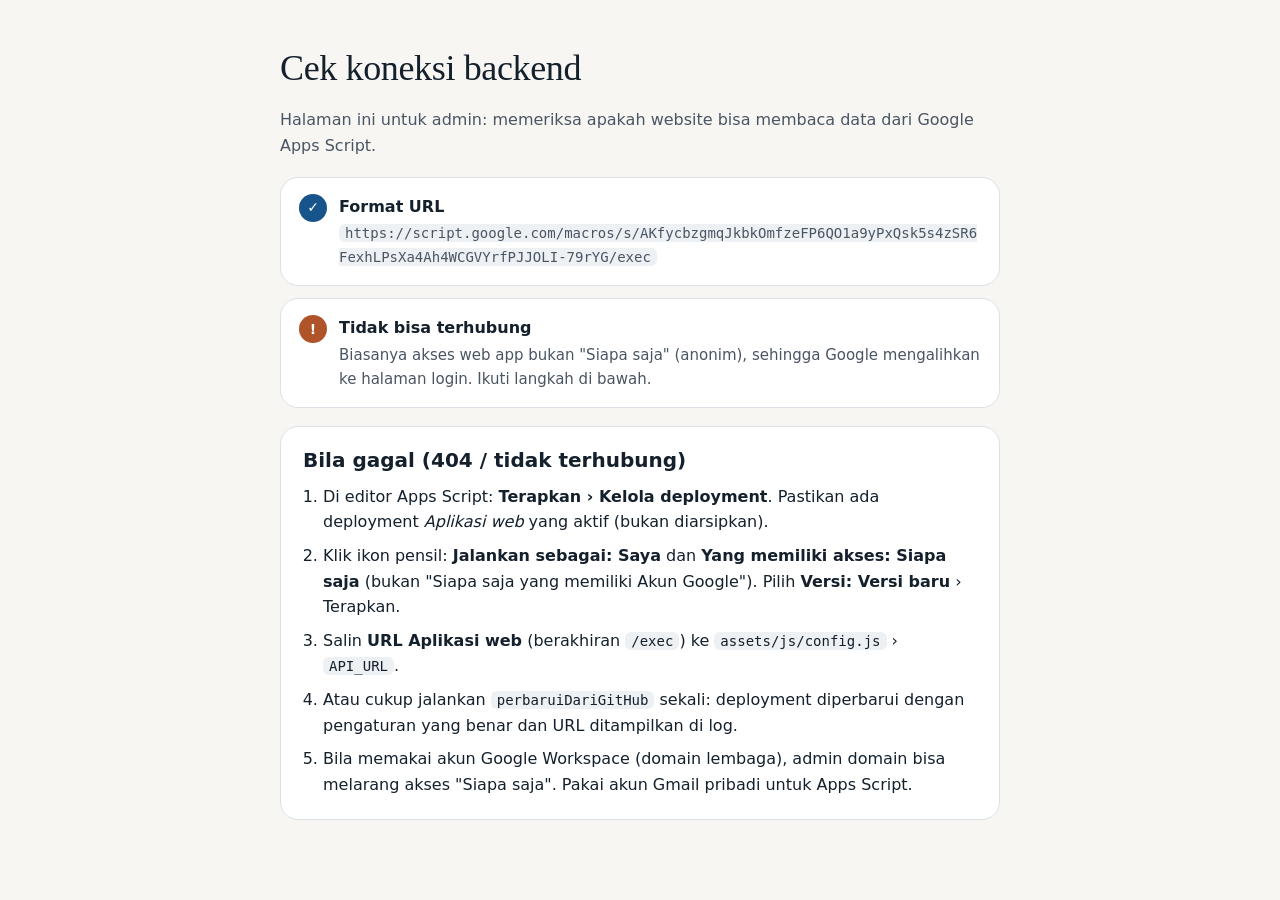
==== cek.html @ 15c29c00 "Add files via upload" ====
<!doctype html>
<html lang="id">
<head>
<meta charset="utf-8">
<meta name="viewport" content="width=device-width, initial-scale=1">
<meta name="robots" content="noindex">
<title>Cek koneksi backend</title>
<link rel="stylesheet" href="assets/css/style.css">
<style>
  .cek-wadah { max-width: 760px; margin: 0 auto; padding: 48px 20px 80px; display: flex; flex-direction: column; gap: 18px; }
  .langkah-cek { display: flex; gap: 12px; align-items: flex-start; padding: 16px 18px; }
  .langkah-cek b { flex: 0 0 auto; width: 28px; height: 28px; border-radius: 999px; display: inline-flex; align-items: center; justify-content: center; color: #fff; font-size: 14px; }
  .ok b { background: #18548C; } .gagal b { background: #AF5329; } .tunggu b { background: #B5C0CC; }
  code { background: var(--abu); padding: 1px 6px; border-radius: 6px; font-size: 14px; overflow-wrap: anywhere; }
  ol.saran { margin: 0; padding-left: 20px; display: flex; flex-direction: column; gap: 8px; }
</style>
</head>
<body>
<main class="cek-wadah">
  <h1 class="display" style="font-size:36px">Cek koneksi backend</h1>
  <p class="redup" style="margin:0">Halaman ini untuk admin: memeriksa apakah website bisa membaca data dari Google Apps Script.</p>
  <div id="hasil" style="display:flex;flex-direction:column;gap:12px"></div>
  <section class="kartu" style="padding:22px;display:flex;flex-direction:column;gap:12px">
    <h2 style="font-size:20px">Bila gagal (404 / tidak terhubung)</h2>
    <ol class="saran">
      <li>Di editor Apps Script: <b>Terapkan › Kelola deployment</b>. Pastikan ada deployment <i>Aplikasi web</i> yang aktif (bukan diarsipkan).</li>
      <li>Klik ikon pensil: <b>Jalankan sebagai: Saya</b> dan <b>Yang memiliki akses: Siapa saja</b> (bukan "Siapa saja yang memiliki Akun Google"). Pilih <b>Versi: Versi baru</b> › Terapkan.</li>
      <li>Salin <b>URL Aplikasi web</b> (berakhiran <code>/exec</code>) ke <code>assets/js/config.js</code> › <code>API_URL</code>.</li>
      <li>Atau cukup jalankan <code>perbaruiDariGitHub</code> sekali: deployment diperbarui dengan pengaturan yang benar dan URL ditampilkan di log.</li>
      <li>Bila memakai akun Google Workspace (domain lembaga), admin domain bisa melarang akses "Siapa saja". Pakai akun Gmail pribadi untuk Apps Script.</li>
    </ol>
  </section>
</main>
<script src="assets/js/config.js"></script>
<script>
(function () {
  var el = document.getElementById('hasil');
  function baris(status, judul, isi) {
    var d = document.createElement('div');
    d.className = 'kartu langkah-cek ' + status;
    d.innerHTML = '<b>' + (status === 'ok' ? '✓' : status === 'gagal' ? '!' : '…') + '</b><div><strong>' + judul + '</strong><div class="redup" style="font-size:15px;margin-top:2px">' + isi + '</div></div>';
    el.appendChild(d);
    return d;
  }
  function esc(s) { return String(s).replace(/[&<>"]/g, function (c) { return { '&': '&amp;', '<': '&lt;', '>': '&gt;', '"': '&quot;' }[c]; }); }
  var url = (window.KONFIG && KONFIG.API_URL) || '';
  if (!url) { baris('gagal', 'API_URL kosong', 'Website berjalan dalam mode demo. Isi <code>API_URL</code> di assets/js/config.js.'); return; }
  baris(/\/exec$/.test(url) ? 'ok' : 'gagal', 'Format URL', '<code>' + esc(url) + '</code>' + (/\/exec$/.test(url) ? '' : '<br>URL harus berakhiran <code>/exec</code> (bukan /dev atau URL editor).'));
  var b = baris('tunggu', 'Menghubungi Apps Script…', 'Mohon tunggu.');
  var mulai = Date.now();
  fetch(url + '?action=info&_=' + Date.now()).then(function (r) {
    if (!r.ok) { var e = new Error('HTTP ' + r.status); e.status = r.status; throw e; }
    return r.json();
  }).then(function (j) {
    b.remove();
    if (!j.ok) { baris('gagal', 'Apps Script menjawab dengan galat', esc(j.error)); return; }
    baris('ok', 'Terhubung (' + (Date.now() - mulai) + ' ms)', 'Nama: <b>' + esc(j.data.nama || '(belum diisi)') + '</b><br>Modul aktif: ' + esc((j.data.modul || []).join(', ')));
    return fetch(url + '?action=bootstrap&_=' + Date.now()).then(function (r) { return r.json(); }).then(function (k) {
      baris(k.ok ? 'ok' : 'gagal', 'Data website', k.ok ? 'Pengaturan, menu, dan kategori terbaca.' : esc(k.error));
    });
  }).catch(function (e) {
    b.remove();
    if (e.status === 404) baris('gagal', 'HTTP 404 dari Google', 'Deployment tidak ditemukan/diarsipkan, atau aksesnya bukan "Siapa saja". Ikuti langkah di bawah.');
    else if (e.status) baris('gagal', 'HTTP ' + e.status, 'Server Apps Script menolak permintaan.');
    else baris('gagal', 'Tidak bisa terhubung', 'Biasanya akses web app bukan "Siapa saja" (anonim), sehingga Google mengalihkan ke halaman login. Ikuti langkah di bawah.');
  });
})();
</script>
</body>
</html>
---- assets/css/style.css ----
/* ==========================================================================
   Website Yayasan — gaya utama
   Warna dasar: #18548C (dominan), #AA770A (emas), #AF5329 (karat)
   ========================================================================== */
:root {
  --biru: #18548C; --biru-tua: #103A62; --biru-gelap: #0E2A47; --biru-panel: #163A5E;
  --biru-muda: #E6EEF6; --biru-garis: #D8E3EF;
  --emas: #AA770A; --emas-terang: #E3B04B; --emas-muda: #F6EDDA; --emas-teks: #6B4A06;
  --karat: #AF5329; --karat-tua: #7D3519; --karat-muda: #F6E5DD;
  --netral-muda: #ECEAE4; --netral-teks: #3F3A30;
  --latar: #F7F6F2; --kartu: #FFFFFF; --tinta: #14202C; --redup: #4A5563;
  --garis: #DCE1E7; --garis-input: #B5C0CC; --abu: #EEF1F4;
  --f-display: 'Yeseva One', Georgia, serif;
  --f-teks: 'Plus Jakarta Sans', system-ui, -apple-system, 'Segoe UI', sans-serif;
  --f-baca: 'Source Serif 4', Georgia, serif;
  --radius: 18px;
  --lebar: 1200px;
}
*, *::before, *::after { box-sizing: border-box; }
html { -webkit-text-size-adjust: 100%; }
body { margin: 0; background: var(--latar); color: var(--tinta); font: 16px/1.6 var(--f-teks); }
img { max-width: 100%; height: auto; display: block; }
a { color: var(--biru); }
a:hover { color: var(--biru-tua); }
button, input, select, textarea { font: inherit; color: inherit; }
:focus-visible { outline: 3px solid var(--emas-terang); outline-offset: 2px; border-radius: 4px; }
[hidden] { display: none !important; }
h1, h2, h3 { line-height: 1.15; margin: 0; }
.display { font-family: var(--f-display); font-weight: 400; letter-spacing: -0.01em; }
.skip { position: absolute; left: -999px; top: 8px; background: var(--biru); color: #fff; padding: 10px 16px; border-radius: 8px; z-index: 100; }
.skip:focus { left: 8px; }
.wadah { max-width: var(--lebar); margin: 0 auto; padding: 0 24px; }
.redup { color: var(--redup); }
.sr { position: absolute; width: 1px; height: 1px; overflow: hidden; clip: rect(0 0 0 0); white-space: nowrap; }

/* ---------- Tombol & chip ---------- */
.btn { display: inline-flex; align-items: center; justify-content: center; gap: 8px; min-height: 46px; padding: 0 22px; border-radius: 999px;
  border: 1.5px solid transparent; font-weight: 700; font-size: 15px; text-decoration: none; cursor: pointer; transition: background .15s, border-color .15s; }
.btn svg { flex: 0 0 auto; }
.btn-utama { background: var(--biru); color: #fff; }
.btn-utama:hover { background: var(--biru-tua); color: #fff; }
.btn-garis { border-color: currentColor; color: var(--tinta); background: transparent; }
.btn-garis:hover { background: rgba(20,32,44,.05); color: var(--tinta); }
.btn-biru-garis { border-color: var(--biru); color: var(--biru); background: #fff; }
.btn-biru-garis:hover { background: var(--biru-muda); }
.btn-karat { background: var(--karat); color: #fff; }
.btn-karat:hover { background: var(--karat-tua); color: #fff; }
.btn-emas { background: var(--emas-terang); color: var(--tinta); }
.btn-emas:hover { background: #D9A23A; color: var(--tinta); }
.btn-kecil { min-height: 40px; padding: 0 16px; font-size: 14px; }
.btn[disabled] { opacity: .55; cursor: not-allowed; }
.chip { display: inline-flex; align-items: center; gap: 6px; align-self: flex-start; padding: 4px 11px; border-radius: 999px; font-size: 13px; font-weight: 700; text-decoration: none; line-height: 1.4; }
.c-biru { background: var(--biru-muda); color: var(--biru-tua); }
.c-emas { background: var(--emas-muda); color: var(--emas-teks); }
.c-karat { background: var(--karat-muda); color: var(--karat-tua); }
.c-netral { background: var(--netral-muda); color: var(--netral-teks); }

/* ---------- Header ---------- */
.site-header { background: #fff; border-bottom: 1px solid var(--garis); position: relative; z-index: 10; }
.site-header .wadah { display: flex; align-items: center; justify-content: space-between; gap: 16px; min-height: 72px; }
.logo { display: flex; align-items: center; gap: 12px; text-decoration: none; color: var(--tinta); min-width: 0; }
.logo:hover { color: var(--tinta); }
.logo-tanda { width: 42px; height: 42px; border-radius: 11px; background: var(--biru); display: flex; align-items: center; justify-content: center; flex: 0 0 auto; overflow: hidden; }
.logo-tanda img { width: 100%; height: 100%; object-fit: cover; }
.logo-nama { font-family: var(--f-display); font-size: 21px; line-height: 1.1; }
.nav { display: flex; align-items: center; gap: 4px; flex-wrap: wrap; }
.nav a { padding: 10px 14px; border-radius: 8px; text-decoration: none; font-weight: 500; color: var(--tinta); }
.nav a:hover { background: var(--abu); }
.nav a.aktif { background: var(--biru-muda); color: var(--biru); font-weight: 700; }
.nav a.nav-tombol { margin-left: 8px; background: var(--karat); color: #fff; font-weight: 700; padding: 10px 20px; border-radius: 999px; }
.nav a.nav-tombol:hover, .nav a.nav-tombol.aktif { background: var(--karat-tua); color: #fff; }
.menu-btn { display: none; background: none; border: 1px solid var(--garis); border-radius: 10px; width: 46px; height: 46px; align-items: center; justify-content: center; cursor: pointer; }
@media (max-width: 900px) {
  .menu-btn { display: inline-flex; }
  .nav { display: none; position: absolute; top: 100%; left: 0; right: 0; background: #fff; border-bottom: 1px solid var(--garis); flex-direction: column; align-items: stretch; padding: 8px 16px 16px; box-shadow: 0 12px 24px rgba(20,32,44,.08); }
  .nav.buka { display: flex; }
  .nav a { padding: 12px 14px; }
  .nav a.nav-tombol { margin: 8px 0 0; text-align: center; }
}

/* ---------- Banner sematan ---------- */
.sematan { color: #fff; }
.sematan.w-karat { background: var(--karat); } .sematan.w-biru { background: var(--biru); } .sematan.w-emas { background: var(--emas-terang); color: var(--tinta); }
.sematan .wadah { display: flex; flex-wrap: wrap; align-items: center; gap: 10px 24px; padding-top: 12px; padding-bottom: 12px; }
.sematan-label { display: flex; align-items: center; gap: 8px; font-weight: 700; font-size: 13px; letter-spacing: .08em; text-transform: uppercase; }
.sematan-judul { flex: 1 1 280px; min-width: 0; font-weight: 600; }
.sematan-progres { flex: 0 1 220px; display: flex; align-items: center; gap: 10px; font-weight: 700; font-size: 14px; }
.sematan .bar { flex: 1; height: 8px; border-radius: 999px; background: rgba(255,255,255,.3); overflow: hidden; }
.sematan .bar span { display: block; height: 100%; border-radius: 999px; background: #fff; }
.sematan.w-emas .bar { background: rgba(20,32,44,.15); } .sematan.w-emas .bar span { background: var(--tinta); }
.sematan-aksi { display: flex; align-items: center; gap: 6px; }
.sematan-aksi a { background: #fff; color: var(--karat-tua); padding: 9px 18px; border-radius: 999px; text-decoration: none; font-weight: 700; font-size: 14px; }
.sematan.w-biru .sematan-aksi a { color: var(--biru-tua); }
.sematan-tutup { background: none; border: 0; color: inherit; width: 40px; height: 40px; border-radius: 8px; cursor: pointer; display: inline-flex; align-items: center; justify-content: center; }
.sematan-tutup:hover { background: rgba(255,255,255,.15); }

/* ---------- Bagian halaman ---------- */
main { display: block; min-height: 60vh; }
main:focus { outline: none; }
.bagian { padding: 64px 0; }
.bagian-putih { background: #fff; border-top: 1px solid var(--garis); border-bottom: 1px solid var(--garis); }
.kepala-bagian { display: flex; flex-wrap: wrap; align-items: flex-end; justify-content: space-between; gap: 12px 16px; margin-bottom: 28px; }
.kepala-bagian h2 { font-family: var(--f-display); font-weight: 400; font-size: clamp(26px, 3vw, 34px); }
.kepala-bagian a { font-weight: 700; text-decoration: none; padding: 8px 0; }
.kepala-halaman { padding: 56px 0 28px; display: flex; flex-direction: column; gap: 12px; }
.kepala-halaman h1 { font-family: var(--f-display); font-weight: 400; font-size: clamp(36px, 4.5vw, 54px); line-height: 1.08; }
.kepala-halaman p { margin: 0; font-size: 18px; color: var(--redup); max-width: 680px; }
.label-atas { align-self: flex-start; padding: 6px 12px; border-radius: 999px; background: var(--emas-muda); color: var(--emas-teks); font-weight: 600; font-size: 14px; }

/* ---------- Hero beranda ---------- */
.hero { display: flex; flex-wrap: wrap; gap: 48px; align-items: center; padding: 72px 0 56px; }
.hero-teks { flex: 1 1 460px; min-width: 0; display: flex; flex-direction: column; gap: 20px; }
.hero h1 { font-family: var(--f-display); font-weight: 400; font-size: clamp(36px, 5vw, 60px); line-height: 1.05; letter-spacing: -0.01em; }
.hero p { margin: 0; font-size: 18px; color: var(--redup); max-width: 560px; }
.hero-aksi { display: flex; flex-wrap: wrap; gap: 12px; margin-top: 8px; }
.hero-gambar { flex: 1 1 420px; min-width: 0; height: 420px; border-radius: 24px; overflow: hidden; }
.hero-gambar img { width: 100%; height: 100%; object-fit: cover; }
.sampul-kosong { background: var(--biru-muda); color: #B9CCE0; display: flex; align-items: center; justify-content: center; }
.hero-tanpa-foto { padding-bottom: 40px; }
.hero-tanpa-foto .hero-teks { flex-basis: 100%; max-width: 820px; }
.arsir { background: repeating-linear-gradient(135deg, var(--biru-muda) 0 14px, var(--biru-garis) 14px 28px); display: flex; align-items: center; justify-content: center; color: var(--redup); font-weight: 600; font-size: 14px; text-align: center; padding: 16px; }

/* ---------- Kartu & grid ---------- */
.kartu { background: var(--kartu); border: 1px solid var(--garis); border-radius: var(--radius); }
.grid { display: grid; gap: 24px; grid-template-columns: repeat(auto-fill, minmax(min(100%, 280px), 1fr)); }
.grid-3 { display: grid; gap: 20px; grid-template-columns: repeat(auto-fit, minmax(min(100%, 260px), 1fr)); }
.kartu-artikel { display: flex; flex-direction: column; gap: 12px; text-decoration: none; color: var(--tinta); background: #fff; border: 1px solid var(--garis); border-radius: var(--radius); padding: 14px 14px 20px; transition: border-color .15s, transform .15s; }
.kartu-artikel:hover { color: var(--tinta); border-color: var(--biru-garis); transform: translateY(-2px); }
.kartu-artikel .sampul { aspect-ratio: 16 / 10; border-radius: 12px; overflow: hidden; }
.kartu-artikel .sampul img { width: 100%; height: 100%; object-fit: cover; }
.kartu-artikel .chip { margin: 0 4px; }
.kartu-artikel h3 { font-size: 19px; line-height: 1.3; padding: 0 4px; }
.kartu-artikel p { margin: 0; color: var(--redup); font-size: 15px; padding: 0 4px; display: -webkit-box; -webkit-line-clamp: 3; -webkit-box-orient: vertical; overflow: hidden; }
.meta { color: var(--redup); font-size: 13.5px; padding: 0 4px; display: flex; flex-wrap: wrap; gap: 4px 10px; align-items: center; }
.kartu-sematan { display: flex; flex-wrap: wrap; gap: 24px; text-decoration: none; color: var(--tinta); background: #fff; border: 2px solid var(--emas); border-radius: 20px; padding: 16px; margin-bottom: 32px; }
.kartu-sematan:hover { color: var(--tinta); }
.kartu-sematan .sampul { flex: 1 1 320px; min-height: 220px; border-radius: 14px; overflow: hidden; }
.kartu-sematan .sampul img { width: 100%; height: 100%; object-fit: cover; }
.kartu-sematan .isi { flex: 1 1 360px; min-width: 0; display: flex; flex-direction: column; justify-content: center; gap: 10px; padding: 8px; }
.kartu-sematan h2 { font-family: var(--f-display); font-weight: 400; font-size: clamp(24px, 3vw, 30px); line-height: 1.2; }
.kartu-sematan p { margin: 0; color: var(--redup); }

/* ---------- Info yayasan (daftar pengumuman) ---------- */
.info { display: flex; flex-wrap: wrap; gap: 24px; padding: 28px; }
.info-kepala { flex: 0 1 240px; display: flex; flex-direction: column; gap: 6px; }
.info-kepala h2 { font-family: var(--f-display); font-weight: 400; font-size: 26px; }
.info ul { flex: 1 1 520px; min-width: 0; margin: 0; padding: 0; list-style: none; }
.info li { display: flex; flex-wrap: wrap; gap: 4px 20px; padding: 14px 0; border-bottom: 1px solid var(--garis); }
.info li:last-child { border-bottom: 0; }
.info time { flex: 0 0 130px; color: var(--biru); font-weight: 600; font-size: 14px; }
.info li a { flex: 1 1 280px; color: var(--tinta); text-decoration: none; font-weight: 500; }
.info li a:hover { color: var(--biru); }

/* ---------- Kajian ---------- */
.panel-kajian { background: var(--biru-gelap); color: #fff; border-radius: 24px; padding: 36px; display: flex; flex-wrap: wrap; gap: 32px; align-items: center; }
.panel-kajian .teks { flex: 1 1 320px; display: flex; flex-direction: column; gap: 12px; }
.panel-kajian h2 { font-family: var(--f-display); font-weight: 400; font-size: 34px; }
.panel-kajian p { margin: 0; color: #D6E0EC; }
.panel-kajian ul { flex: 1 1 460px; min-width: 0; margin: 0; padding: 0; list-style: none; display: flex; flex-direction: column; gap: 12px; }
.panel-kajian li { display: flex; gap: 16px; align-items: center; padding: 14px; border-radius: 16px; background: var(--biru-panel); }
.panel-kajian li .kecil { color: #D6E0EC; font-size: 14px; }
.tgl-blok { flex: 0 0 68px; height: 68px; border-radius: 14px; background: var(--karat); color: #fff; display: flex; flex-direction: column; align-items: center; justify-content: center; line-height: 1.15; font-weight: 700; text-align: center; }
.tgl-blok span:first-child { font-size: 12.5px; }
.tgl-blok span:last-child { font-size: 22px; }
.kartu-lokasi { padding: 24px; display: flex; flex-direction: column; gap: 16px; }
.kajian-item { display: flex; flex-wrap: wrap; align-items: center; gap: 16px 20px; padding: 18px; border-radius: 18px; background: #fff; border: 1px solid var(--garis); }
.kajian-item.terdekat { border: 2px solid var(--emas); }
.kajian-item .isi { flex: 1 1 240px; min-width: 0; display: flex; flex-direction: column; gap: 3px; }
.kajian-item .tema { font-weight: 700; font-size: 18px; line-height: 1.3; }
.kajian-item .tempat { display: flex; flex-wrap: wrap; align-items: center; gap: 6px; font-size: 15px; }
.tata-kajian { display: flex; flex-wrap: wrap; gap: 28px; align-items: flex-start; padding-bottom: 80px; }
.tata-kajian .daftar { flex: 999 1 560px; min-width: 0; display: flex; flex-direction: column; gap: 14px; }
.tata-kajian aside { flex: 1 1 340px; min-width: 0; position: relative; }
#peta { height: 480px; border-radius: 20px; overflow: hidden; border: 1px solid var(--garis); background: var(--biru-muda); }

/* ---------- Form ---------- */
.medan { display: flex; flex-direction: column; gap: 5px; min-width: 0; }
.medan label, .label { font-size: 14px; font-weight: 600; }
.medan input:not([type=checkbox]), .medan select, .medan textarea { min-height: 48px; padding: 10px 14px; border-radius: 10px; border: 1px solid var(--garis-input); background: #fff; width: 100%; }
.medan textarea { min-height: 120px; resize: vertical; }
.medan small { color: var(--redup); font-size: 13px; }
.wajib { color: var(--karat); }
.cek { display: flex; gap: 12px; align-items: flex-start; font-size: 15px; cursor: pointer; }
.cek input { width: 20px; height: 20px; margin: 2px 0 0; accent-color: var(--biru); flex: 0 0 auto; }
.form-grid { display: grid; grid-template-columns: repeat(2, minmax(0, 1fr)); gap: 16px; }
.form-grid .penuh { grid-column: 1 / -1; }
@media (max-width: 600px) { .form-grid { grid-template-columns: 1fr; } }
.catatan { margin: 0; padding: 12px 14px; border-radius: 12px; background: var(--latar); font-size: 14px; color: #2E3A47; }
.galat { padding: 12px 14px; border-radius: 12px; background: var(--karat-muda); color: var(--karat-tua); font-size: 15px; }
.sukses { padding: 12px 14px; border-radius: 12px; background: var(--biru-muda); color: var(--biru-tua); font-size: 15px; font-weight: 600; }
.cari-bar { display: flex; flex-wrap: wrap; gap: 12px 20px; align-items: flex-end; padding: 20px; }

/* ---------- Bacaan artikel ---------- */
.tata-baca { display: flex; flex-wrap: wrap; gap: 56px; align-items: flex-start; padding: 40px 0 80px; }
.tata-baca article { flex: 999 1 560px; min-width: 0; display: flex; flex-direction: column; gap: 22px; }
.tata-baca aside { flex: 1 1 300px; min-width: 0; display: flex; flex-direction: column; gap: 20px; }
.remah { display: flex; flex-wrap: wrap; gap: 8px; font-size: 14px; color: var(--redup); }
.remah a { text-decoration: none; }
.judul-artikel { font-family: var(--f-display); font-weight: 400; font-size: clamp(32px, 4vw, 48px); line-height: 1.1; max-width: 780px; }
.avatar { width: 40px; height: 40px; border-radius: 999px; background: var(--biru-garis); color: var(--biru-tua); display: inline-flex; align-items: center; justify-content: center; font-weight: 700; font-size: 15px; overflow: hidden; flex: 0 0 auto; }
.avatar img { width: 100%; height: 100%; object-fit: cover; }
.avatar.besar { width: 96px; height: 96px; font-size: 34px; }
.mirror { display: flex; gap: 12px; align-items: flex-start; padding: 14px 16px; border-radius: 14px; background: var(--emas-muda); color: var(--emas-teks); font-size: 15px; max-width: 720px; }
.isi-artikel { max-width: 720px; font-family: var(--f-baca); font-size: 19px; line-height: 1.75; overflow-wrap: anywhere; }
.isi-artikel > * { margin: 0 0 1.1em; }
.isi-artikel h2, .isi-artikel h3, .isi-artikel h4 { font-family: var(--f-display); font-weight: 400; line-height: 1.2; margin: 1.4em 0 .5em; }
.isi-artikel h2 { font-size: 28px; } .isi-artikel h3 { font-size: 23px; } .isi-artikel h4 { font-size: 20px; }
.isi-artikel .lead { font-size: 21px; color: var(--redup); }
.isi-artikel blockquote { border-left: 3px solid var(--emas); padding: 4px 0 4px 22px; font-style: italic; color: #2E3A47; }
.isi-artikel img { border-radius: 14px; margin: 0 auto; }
.isi-artikel ul, .isi-artikel ol { padding-left: 1.4em; }
.isi-artikel li { margin-bottom: .35em; }
.isi-artikel .tabel, .isi-artikel table { display: block; overflow-x: auto; }
.isi-artikel table { border-collapse: collapse; font-family: var(--f-teks); font-size: 15px; }
.isi-artikel th, .isi-artikel td { border: 1px solid var(--garis); padding: 8px 12px; text-align: left; vertical-align: top; }
.isi-artikel th { background: var(--latar); }
.isi-artikel iframe { width: 100%; aspect-ratio: 16 / 9; border: 0; border-radius: 14px; }
.isi-artikel hr { border: 0; border-top: 1px solid var(--garis); margin: 2em 0; }
.bagikan { max-width: 720px; display: flex; flex-wrap: wrap; align-items: center; gap: 10px; padding-top: 24px; border-top: 1px solid var(--garis); }
.profil-penulis { max-width: 720px; display: flex; gap: 16px; padding: 20px; }
.profil-penulis p { margin: 4px 0 0; color: var(--redup); font-size: 15px; }
.sisi { padding: 24px; display: flex; flex-direction: column; gap: 14px; }
.sisi h2 { font-family: var(--f-display); font-weight: 400; font-size: 21px; }
.sisi a.item { display: flex; flex-direction: column; gap: 2px; text-decoration: none; color: var(--tinta); padding-bottom: 14px; border-bottom: 1px solid var(--garis); }
.sisi a.item:last-child { border-bottom: 0; padding-bottom: 0; }
.sisi a.item span:last-child { font-weight: 600; line-height: 1.35; }
.chips { display: flex; flex-wrap: wrap; gap: 8px; }

/* ---------- Filter penulis ---------- */
.filter-penulis { display: flex; flex-direction: column; gap: 8px; margin: -12px 0 24px; }
.filter-penulis .label { font-size: 14px; font-weight: 600; }
.baris-penulis { display: flex; gap: 8px; overflow-x: auto; padding-bottom: 6px; scrollbar-width: thin; }
.pil-penulis { flex: 0 0 auto; gap: 8px; padding: 0 14px 0 5px; white-space: nowrap; }
.pil-penulis:first-child { padding-left: 16px; }
.pil-penulis .jumlah { font-size: 12px; font-weight: 700; background: var(--abu); color: var(--redup); border-radius: 999px; padding: 1px 7px; }
.pil-penulis.aktif .jumlah { background: rgba(255,255,255,.2); color: #fff; }
.avatar.kecil { width: 30px; height: 30px; font-size: 13px; }
.meta .avatar.kecil { width: 22px; height: 22px; font-size: 11px; }
.penulis-kecil { display: inline-flex; align-items: center; gap: 6px; }
.kenalan { display: flex; flex-wrap: wrap; gap: 20px; align-items: center; padding: 24px; margin-bottom: 28px; border-left: 4px solid var(--emas); }

/* ---------- Filter, paginasi ---------- */
.filter { display: flex; flex-wrap: wrap; gap: 16px; align-items: flex-end; justify-content: space-between; margin-bottom: 28px; }
.pil { min-height: 44px; padding: 0 18px; border-radius: 999px; border: 1px solid var(--garis-input); background: #fff; color: var(--tinta); font-weight: 600; font-size: 15px; text-decoration: none; display: inline-flex; align-items: center; }
.pil:hover { border-color: var(--biru); color: var(--biru); }
.pil.aktif { background: var(--biru); border-color: var(--biru); color: #fff; }
.paginasi { display: flex; justify-content: center; flex-wrap: wrap; gap: 8px; margin-top: 48px; }
.paginasi a, .paginasi span { min-width: 44px; height: 44px; padding: 0 14px; border-radius: 10px; display: inline-flex; align-items: center; justify-content: center; text-decoration: none; font-weight: 600; border: 1px solid var(--garis); background: #fff; color: var(--tinta); }
.paginasi .aktif { background: var(--biru); border-color: var(--biru); color: #fff; }

/* ---------- Donasi ---------- */
.program { display: flex; flex-wrap: wrap; gap: 24px; padding: 24px; border: 2px solid var(--karat); border-radius: 22px; background: #fff; }
.program .poster { flex: 1 1 280px; min-height: 200px; border-radius: 14px; overflow: hidden; }
.program .poster img { width: 100%; height: 100%; object-fit: cover; }
.program .isi { flex: 2 1 420px; min-width: 0; display: flex; flex-direction: column; justify-content: center; gap: 12px; }
.program h2 { font-family: var(--f-display); font-weight: 400; font-size: 30px; }
.progres { height: 10px; border-radius: 999px; background: var(--karat-muda); overflow: hidden; }
.progres span { display: block; height: 100%; background: var(--karat); border-radius: 999px; }
.rekening { padding: 22px; display: flex; flex-direction: column; gap: 10px; }
.rekening .nomor { font-size: 26px; font-weight: 700; letter-spacing: .04em; font-variant-numeric: tabular-nums; color: var(--biru-tua); overflow-wrap: anywhere; }
.kontak { display: flex; align-items: center; gap: 14px; padding: 14px 16px; border-radius: 14px; border: 1px solid var(--garis-input); text-decoration: none; color: var(--tinta); background: #fff; }
.kontak:hover { border-color: var(--biru); color: var(--tinta); }

/* ---------- Profil & tautan ---------- */
.visi { background: var(--biru); color: #fff; border-radius: 20px; padding: 32px; display: flex; flex-direction: column; gap: 12px; }
.visi h2, .misi h2 { font-family: var(--f-display); font-weight: 400; font-size: 26px; }
.misi { padding: 32px; display: flex; flex-direction: column; gap: 12px; }
.misi ol { margin: 0; padding-left: 22px; display: flex; flex-direction: column; gap: 8px; }
.data-kecil { padding: 22px; display: flex; flex-direction: column; gap: 4px; }
.data-kecil span:first-child { font-size: 13px; color: var(--redup); font-weight: 600; }
.data-kecil span:last-child { font-weight: 600; }
.tautan-list { max-width: 760px; margin: 0 auto; display: flex; flex-direction: column; gap: 14px; }
.tautan-item { display: flex; align-items: center; gap: 14px; min-height: 60px; padding: 0 20px; border-radius: 14px; border: 1px solid var(--garis-input); background: var(--latar); text-decoration: none; color: var(--tinta); font-weight: 600; }
.tautan-item:hover { border-color: var(--biru); color: var(--tinta); }
.tautan-item .ket { color: var(--redup); font-weight: 500; font-size: 14px; margin-left: auto; text-align: right; }
.sosmed { display: grid; grid-template-columns: repeat(auto-fit, minmax(min(100%, 220px), 1fr)); gap: 16px; }
.sosmed a { display: flex; align-items: center; gap: 14px; padding: 18px 20px; border-radius: 16px; background: #fff; border: 1px solid var(--garis); text-decoration: none; color: var(--tinta); font-weight: 600; }
.sosmed a:hover { border-color: var(--biru); color: var(--tinta); }
.bidang { padding: 28px; display: flex; flex-direction: column; gap: 12px; text-decoration: none; color: var(--tinta); }
.bidang h3 { font-size: 20px; }
.bidang p { margin: 0; color: var(--redup); }
.peta-embed { width: 100%; height: 320px; border: 0; border-radius: 20px; }

/* ---------- Kontributor ---------- */
.kartu-kontributor { padding: 24px; display: flex; flex-direction: column; gap: 12px; text-decoration: none; color: var(--tinta); }
.kartu-kontributor:hover { color: var(--tinta); border-color: var(--biru-garis); }
.kartu-kontributor .atas { display: flex; align-items: center; gap: 14px; }
.kartu-kontributor .avatar { width: 56px; height: 56px; font-size: 20px; }
.kartu-kontributor h3 { font-size: 19px; }
.kartu-kontributor p { margin: 0; color: var(--redup); font-size: 15px; display: -webkit-box; -webkit-line-clamp: 3; -webkit-box-orient: vertical; overflow: hidden; }
.kartu-ajak { padding: 24px; display: flex; flex-direction: column; gap: 12px; justify-content: center; border: 1.5px dashed var(--garis-input); background: transparent; }
.profil-atas { display: flex; flex-wrap: wrap; gap: 24px; align-items: center; padding: 56px 0 32px; }
.profil-atas .teks { flex: 1 1 360px; display: flex; flex-direction: column; gap: 8px; }
.profil-atas h1 { font-family: var(--f-display); font-weight: 400; font-size: clamp(32px, 4vw, 46px); }
.profil-atas p { margin: 0; color: var(--redup); max-width: 680px; white-space: pre-line; }
.langkah { counter-reset: l; display: flex; flex-direction: column; gap: 12px; margin: 0; padding: 0; list-style: none; }
.langkah li { counter-increment: l; display: flex; gap: 12px; }
.langkah li::before { content: counter(l); flex: 0 0 28px; height: 28px; border-radius: 999px; background: var(--biru); color: #fff; font-weight: 700; font-size: 14px; display: flex; align-items: center; justify-content: center; }
.dua-kolom { display: flex; flex-wrap: wrap; gap: 32px; align-items: flex-start; padding-bottom: 80px; }
.dua-kolom > * { flex: 1 1 380px; min-width: 0; }

/* ---------- Footer ---------- */
.site-footer { background: var(--biru-gelap); color: #D6E0EC; margin-top: 0; }
.site-footer .wadah { padding-top: 48px; padding-bottom: 48px; display: flex; flex-wrap: wrap; gap: 32px; justify-content: space-between; }
.site-footer .kiri { flex: 1 1 320px; display: flex; flex-direction: column; gap: 8px; font-size: 15px; }
.site-footer .nama { font-family: var(--f-display); font-size: 21px; color: #fff; }
.site-footer nav { display: flex; flex-wrap: wrap; gap: 4px 24px; align-items: flex-start; }
.site-footer a { color: #D6E0EC; padding: 8px 0; display: inline-flex; align-items: center; gap: 6px; }
.site-footer a:hover { color: #fff; }
.site-footer .bawah { border-top: 1px solid #23415F; font-size: 13.5px; padding-top: 16px; padding-bottom: 20px; }

/* ---------- Status muat ---------- */
.kosong { padding: 48px 24px; text-align: center; color: var(--redup); }
.muat { padding: 80px 0; display: flex; justify-content: center; }
.muat span { width: 36px; height: 36px; border-radius: 999px; border: 3px solid var(--biru-garis); border-top-color: var(--biru); animation: putar .8s linear infinite; }
@keyframes putar { to { transform: rotate(360deg); } }
@media (prefers-reduced-motion: reduce) { * { animation: none !important; transition: none !important; } }
.toast { position: fixed; left: 50%; bottom: 24px; transform: translateX(-50%); background: var(--biru-gelap); color: #fff; padding: 12px 20px; border-radius: 12px; font-weight: 600; z-index: 50; max-width: 90vw; }
.demo-pita { background: var(--emas-muda); color: var(--emas-teks); font-size: 13.5px; text-align: center; padding: 6px 16px; }

/* ---------- Video ---------- */
.kartu-video { display: flex; flex-direction: column; text-decoration: none; color: var(--tinta); background: #fff; border: 1px solid var(--garis); border-radius: var(--radius); overflow: hidden; transition: border-color .15s, transform .15s; }
.kartu-video:hover { color: var(--tinta); border-color: var(--biru-garis); transform: translateY(-2px); }
.kartu-video .mini { position: relative; aspect-ratio: 16 / 9; background: var(--biru-gelap); display: block; }
.kartu-video .mini img { width: 100%; height: 100%; object-fit: cover; }
.putar { position: absolute; left: 50%; top: 50%; transform: translate(-50%, -50%); width: 56px; height: 56px; border-radius: 999px; background: rgba(14,42,71,.82); color: #fff; display: flex; align-items: center; justify-content: center; }
.putar.besar { width: 84px; height: 84px; background: var(--karat); }
.kartu-video:hover .putar { background: var(--karat); }
.kartu-video .tanda { position: absolute; left: 10px; top: 10px; }
.kartu-video .isi { display: flex; flex-direction: column; gap: 8px; padding: 14px 16px 18px; }
.kartu-video strong { font-size: 17px; line-height: 1.35; }
.pemutar { position: relative; aspect-ratio: 16 / 9; border-radius: 18px; overflow: hidden; background: var(--biru-gelap); }
.pemutar iframe, .pemutar-tombol { position: absolute; inset: 0; width: 100%; height: 100%; border: 0; }
.pemutar-tombol { padding: 0; cursor: pointer; background: var(--biru-gelap); }
.pemutar-tombol img { width: 100%; height: 100%; object-fit: cover; }
.pemutar-tombol:hover .putar { transform: translate(-50%, -50%) scale(1.06); }
.sisi a.item-video { flex-direction: row; gap: 12px; align-items: flex-start; }
.sisi a.item-video img { width: 112px; aspect-ratio: 16 / 9; object-fit: cover; border-radius: 8px; flex: 0 0 auto; }
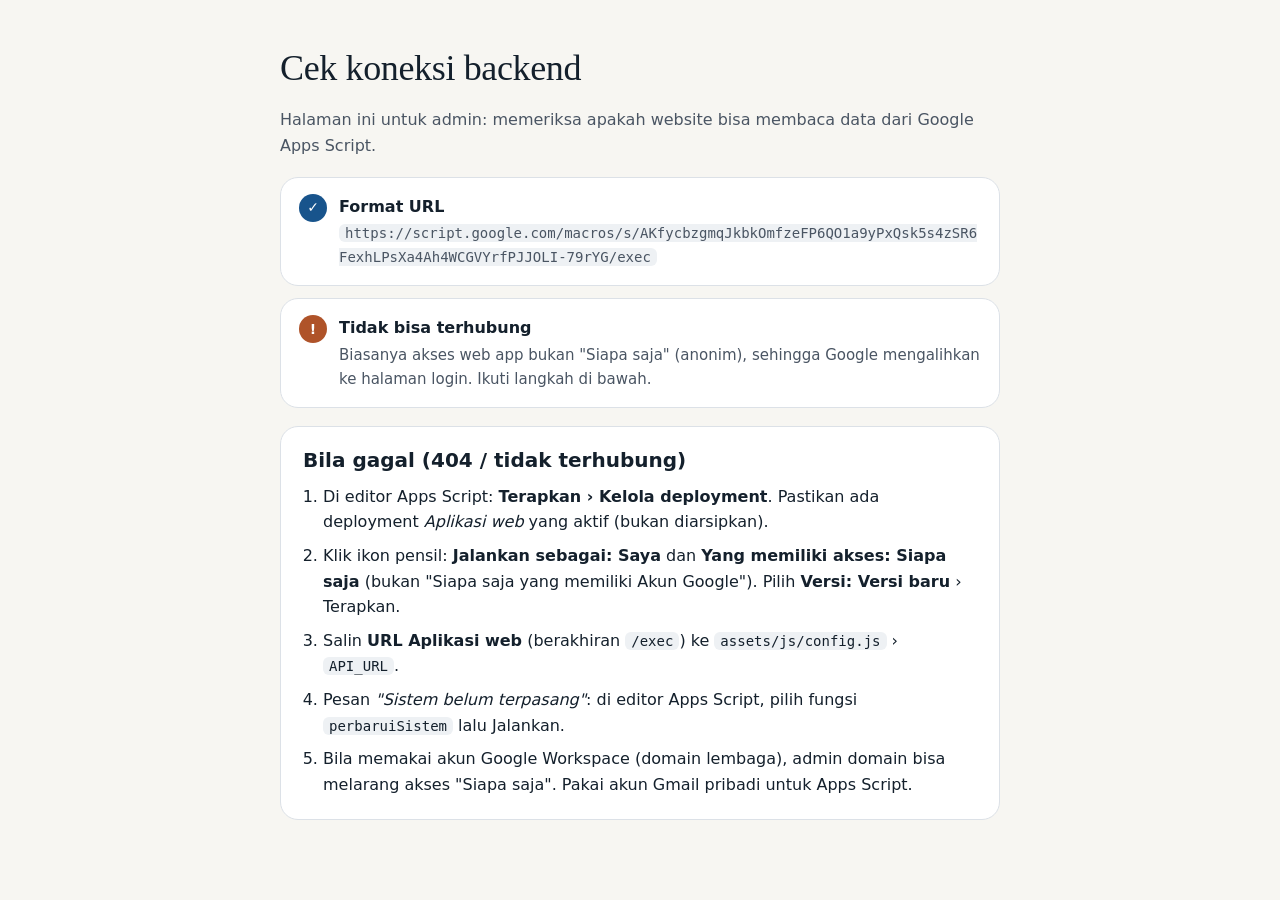
==== commit 964fb1cc: "Add files via upload" ====
--- a/cek.html
+++ b/cek.html
@@ -26,7 +26,7 @@
       <li>Di editor Apps Script: <b>Terapkan › Kelola deployment</b>. Pastikan ada deployment <i>Aplikasi web</i> yang aktif (bukan diarsipkan).</li>
       <li>Klik ikon pensil: <b>Jalankan sebagai: Saya</b> dan <b>Yang memiliki akses: Siapa saja</b> (bukan "Siapa saja yang memiliki Akun Google"). Pilih <b>Versi: Versi baru</b> › Terapkan.</li>
       <li>Salin <b>URL Aplikasi web</b> (berakhiran <code>/exec</code>) ke <code>assets/js/config.js</code> › <code>API_URL</code>.</li>
-      <li>Atau cukup jalankan <code>perbaruiDariGitHub</code> sekali: deployment diperbarui dengan pengaturan yang benar dan URL ditampilkan di log.</li>
+      <li>Pesan <i>"Sistem belum terpasang"</i>: di editor Apps Script, pilih fungsi <code>perbaruiSistem</code> lalu Jalankan.</li>
       <li>Bila memakai akun Google Workspace (domain lembaga), admin domain bisa melarang akses "Siapa saja". Pakai akun Gmail pribadi untuk Apps Script.</li>
     </ol>
   </section>
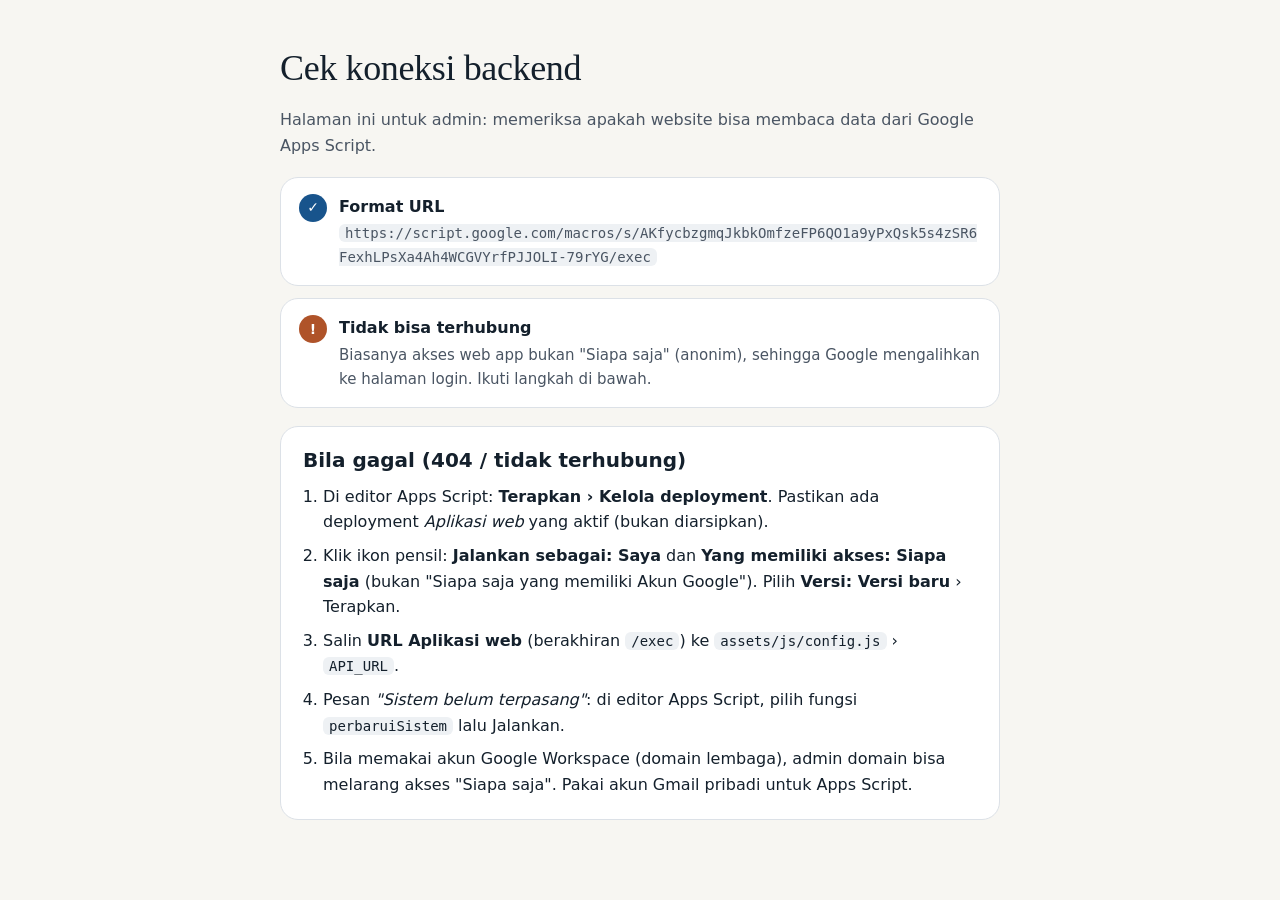
==== commit 97dbcec9: "Add files via upload" ====
--- a/cek.html
+++ b/cek.html
@@ -55,9 +55,20 @@
     b.remove();
     if (!j.ok) { baris('gagal', 'Apps Script menjawab dengan galat', esc(j.error)); return; }
     baris('ok', 'Terhubung (' + (Date.now() - mulai) + ' ms)', 'Nama: <b>' + esc(j.data.nama || '(belum diisi)') + '</b><br>Modul aktif: ' + esc((j.data.modul || []).join(', ')));
-    return fetch(url + '?action=bootstrap&_=' + Date.now()).then(function (r) { return r.json(); }).then(function (k) {
-      baris(k.ok ? 'ok' : 'gagal', 'Data website', k.ok ? 'Pengaturan, menu, dan kategori terbaca.' : esc(k.error));
-    });
+    // Ukur kecepatan data utama (dua kali: kedua kalinya harus cepat karena dari cache server)
+    var ukur = function (aksi, ke) {
+      var t = Date.now();
+      return fetch(url + '?action=' + aksi).then(function (r) { return r.json(); }).then(function (k) {
+        var total = Date.now() - t;
+        var lambat = total > 8000;
+        baris(!k.ok ? 'gagal' : lambat ? 'gagal' : 'ok', 'Data ' + aksi + (ke ? ' (ulang)' : ''),
+          k.ok ? 'Total ' + (total / 1000).toFixed(1) + ' detik · dihitung server ' + ((k.ms || 0) / 1000).toFixed(1) + ' detik · ' +
+            (k.cache ? 'dari cache' : 'dihitung ulang') + (lambat ? '<br>Lambat. Bila "dihitung server" kecil tetapi total besar, Google sedang lambat menyalakan web app (biasa ±3–8 detik pada akses pertama).' : '')
+          : esc(k.error));
+      });
+    };
+    return ukur('bootstrap', 0).then(function () { return ukur('beranda', 0); })
+      .then(function () { return ukur('bootstrap', 1); }).then(function () { return ukur('beranda', 1); });
   }).catch(function (e) {
     b.remove();
     if (e.status === 404) baris('gagal', 'HTTP 404 dari Google', 'Deployment tidak ditemukan/diarsipkan, atau aksesnya bukan "Siapa saja". Ikuti langkah di bawah.');
--- a/assets/css/style.css
+++ b/assets/css/style.css
@@ -41,7 +41,7 @@
 .btn-utama:hover { background: var(--biru-tua); color: #fff; }
 .btn-garis { border-color: currentColor; color: var(--tinta); background: transparent; }
 .btn-garis:hover { background: rgba(20,32,44,.05); color: var(--tinta); }
-.btn-biru-garis { border-color: var(--biru); color: var(--biru); background: #fff; }
+.btn-biru-garis { border-color: var(--biru); color: var(--biru); background: var(--kartu); }
 .btn-biru-garis:hover { background: var(--biru-muda); }
 .btn-karat { background: var(--karat); color: #fff; }
 .btn-karat:hover { background: var(--karat-tua); color: #fff; }
@@ -56,12 +56,17 @@
 .c-netral { background: var(--netral-muda); color: var(--netral-teks); }
 
 /* ---------- Header ---------- */
-.site-header { background: #fff; border-bottom: 1px solid var(--garis); position: relative; z-index: 10; }
+.site-header { background: var(--kartu); border-bottom: 1px solid var(--garis); position: relative; z-index: 10; }
 .site-header .wadah { display: flex; align-items: center; justify-content: space-between; gap: 16px; min-height: 72px; }
 .logo { display: flex; align-items: center; gap: 12px; text-decoration: none; color: var(--tinta); min-width: 0; }
 .logo:hover { color: var(--tinta); }
 .logo-tanda { width: 42px; height: 42px; border-radius: 11px; background: var(--biru); display: flex; align-items: center; justify-content: center; flex: 0 0 auto; overflow: hidden; }
 .logo-tanda img { width: 100%; height: 100%; object-fit: cover; }
+/* Logo berupa gambar: tampil utuh sesuai bentuk & warnanya sendiri, tanpa kotak biru di belakang */
+.logo-tanda.ada-gambar { width: auto; min-width: 42px; max-width: 200px; height: 48px; background: transparent; border-radius: 0; }
+.logo-tanda.ada-gambar img { width: auto; max-width: 200px; height: 100%; object-fit: contain; }
+.avatar.avatar-logo { background: #fff; border: 1px solid var(--garis); }
+.avatar.avatar-logo img { object-fit: contain; padding: 2px; }
 .logo-nama { font-family: var(--f-display); font-size: 21px; line-height: 1.1; }
 .nav { display: flex; align-items: center; gap: 4px; flex-wrap: wrap; }
 .nav a { padding: 10px 14px; border-radius: 8px; text-decoration: none; font-weight: 500; color: var(--tinta); }
@@ -72,7 +77,7 @@
 .menu-btn { display: none; background: none; border: 1px solid var(--garis); border-radius: 10px; width: 46px; height: 46px; align-items: center; justify-content: center; cursor: pointer; }
 @media (max-width: 900px) {
   .menu-btn { display: inline-flex; }
-  .nav { display: none; position: absolute; top: 100%; left: 0; right: 0; background: #fff; border-bottom: 1px solid var(--garis); flex-direction: column; align-items: stretch; padding: 8px 16px 16px; box-shadow: 0 12px 24px rgba(20,32,44,.08); }
+  .nav { display: none; position: absolute; top: 100%; left: 0; right: 0; background: var(--kartu); border-bottom: 1px solid var(--garis); flex-direction: column; align-items: stretch; padding: 8px 16px 16px; box-shadow: 0 12px 24px rgba(20,32,44,.08); }
   .nav.buka { display: flex; }
   .nav a { padding: 12px 14px; }
   .nav a.nav-tombol { margin: 8px 0 0; text-align: center; }
@@ -98,7 +103,7 @@
 main { display: block; min-height: 60vh; }
 main:focus { outline: none; }
 .bagian { padding: 64px 0; }
-.bagian-putih { background: #fff; border-top: 1px solid var(--garis); border-bottom: 1px solid var(--garis); }
+.bagian-putih { background: var(--kartu); border-top: 1px solid var(--garis); border-bottom: 1px solid var(--garis); }
 .kepala-bagian { display: flex; flex-wrap: wrap; align-items: flex-end; justify-content: space-between; gap: 12px 16px; margin-bottom: 28px; }
 .kepala-bagian h2 { font-family: var(--f-display); font-weight: 400; font-size: clamp(26px, 3vw, 34px); }
 .kepala-bagian a { font-weight: 700; text-decoration: none; padding: 8px 0; }
@@ -124,7 +129,7 @@
 .kartu { background: var(--kartu); border: 1px solid var(--garis); border-radius: var(--radius); }
 .grid { display: grid; gap: 24px; grid-template-columns: repeat(auto-fill, minmax(min(100%, 280px), 1fr)); }
 .grid-3 { display: grid; gap: 20px; grid-template-columns: repeat(auto-fit, minmax(min(100%, 260px), 1fr)); }
-.kartu-artikel { display: flex; flex-direction: column; gap: 12px; text-decoration: none; color: var(--tinta); background: #fff; border: 1px solid var(--garis); border-radius: var(--radius); padding: 14px 14px 20px; transition: border-color .15s, transform .15s; }
+.kartu-artikel { display: flex; flex-direction: column; gap: 12px; text-decoration: none; color: var(--tinta); background: var(--kartu); border: 1px solid var(--garis); border-radius: var(--radius); padding: 14px 14px 20px; transition: border-color .15s, transform .15s; }
 .kartu-artikel:hover { color: var(--tinta); border-color: var(--biru-garis); transform: translateY(-2px); }
 .kartu-artikel .sampul { aspect-ratio: 16 / 10; border-radius: 12px; overflow: hidden; }
 .kartu-artikel .sampul img { width: 100%; height: 100%; object-fit: cover; }
@@ -132,7 +137,7 @@
 .kartu-artikel h3 { font-size: 19px; line-height: 1.3; padding: 0 4px; }
 .kartu-artikel p { margin: 0; color: var(--redup); font-size: 15px; padding: 0 4px; display: -webkit-box; -webkit-line-clamp: 3; -webkit-box-orient: vertical; overflow: hidden; }
 .meta { color: var(--redup); font-size: 13.5px; padding: 0 4px; display: flex; flex-wrap: wrap; gap: 4px 10px; align-items: center; }
-.kartu-sematan { display: flex; flex-wrap: wrap; gap: 24px; text-decoration: none; color: var(--tinta); background: #fff; border: 2px solid var(--emas); border-radius: 20px; padding: 16px; margin-bottom: 32px; }
+.kartu-sematan { display: flex; flex-wrap: wrap; gap: 24px; text-decoration: none; color: var(--tinta); background: var(--kartu); border: 2px solid var(--emas); border-radius: 20px; padding: 16px; margin-bottom: 32px; }
 .kartu-sematan:hover { color: var(--tinta); }
 .kartu-sematan .sampul { flex: 1 1 320px; min-height: 220px; border-radius: 14px; overflow: hidden; }
 .kartu-sematan .sampul img { width: 100%; height: 100%; object-fit: cover; }
@@ -163,7 +168,7 @@
 .tgl-blok span:first-child { font-size: 12.5px; }
 .tgl-blok span:last-child { font-size: 22px; }
 .kartu-lokasi { padding: 24px; display: flex; flex-direction: column; gap: 16px; }
-.kajian-item { display: flex; flex-wrap: wrap; align-items: center; gap: 16px 20px; padding: 18px; border-radius: 18px; background: #fff; border: 1px solid var(--garis); }
+.kajian-item { display: flex; flex-wrap: wrap; align-items: center; gap: 16px 20px; padding: 18px; border-radius: 18px; background: var(--kartu); border: 1px solid var(--garis); }
 .kajian-item.terdekat { border: 2px solid var(--emas); }
 .kajian-item .isi { flex: 1 1 240px; min-width: 0; display: flex; flex-direction: column; gap: 3px; }
 .kajian-item .tema { font-weight: 700; font-size: 18px; line-height: 1.3; }
@@ -176,7 +181,7 @@
 /* ---------- Form ---------- */
 .medan { display: flex; flex-direction: column; gap: 5px; min-width: 0; }
 .medan label, .label { font-size: 14px; font-weight: 600; }
-.medan input:not([type=checkbox]), .medan select, .medan textarea { min-height: 48px; padding: 10px 14px; border-radius: 10px; border: 1px solid var(--garis-input); background: #fff; width: 100%; }
+.medan input:not([type=checkbox]), .medan select, .medan textarea { min-height: 48px; padding: 10px 14px; border-radius: 10px; border: 1px solid var(--garis-input); background: var(--kartu); width: 100%; }
 .medan textarea { min-height: 120px; resize: vertical; }
 .medan small { color: var(--redup); font-size: 13px; }
 .wajib { color: var(--karat); }
@@ -201,11 +206,11 @@
 .avatar img { width: 100%; height: 100%; object-fit: cover; }
 .avatar.besar { width: 96px; height: 96px; font-size: 34px; }
 .mirror { display: flex; gap: 12px; align-items: flex-start; padding: 14px 16px; border-radius: 14px; background: var(--emas-muda); color: var(--emas-teks); font-size: 15px; max-width: 720px; }
-.isi-artikel { max-width: 720px; font-family: var(--f-baca); font-size: 19px; line-height: 1.75; overflow-wrap: anywhere; }
+.isi-artikel { max-width: 720px; font-family: var(--f-isi, var(--f-baca)); font-size: var(--ukuran-baca, 19px); line-height: 1.75; overflow-wrap: anywhere; }
 .isi-artikel > * { margin: 0 0 1.1em; }
 .isi-artikel h2, .isi-artikel h3, .isi-artikel h4 { font-family: var(--f-display); font-weight: 400; line-height: 1.2; margin: 1.4em 0 .5em; }
-.isi-artikel h2 { font-size: 28px; } .isi-artikel h3 { font-size: 23px; } .isi-artikel h4 { font-size: 20px; }
-.isi-artikel .lead { font-size: 21px; color: var(--redup); }
+.isi-artikel h2 { font-size: 1.47em; } .isi-artikel h3 { font-size: 1.21em; } .isi-artikel h4 { font-size: 1.05em; }
+.isi-artikel .lead { font-size: 1.1em; color: var(--redup); }
 .isi-artikel blockquote { border-left: 3px solid var(--emas); padding: 4px 0 4px 22px; font-style: italic; color: #2E3A47; }
 .isi-artikel img { border-radius: 14px; margin: 0 auto; }
 .isi-artikel ul, .isi-artikel ol { padding-left: 1.4em; }
@@ -241,15 +246,15 @@
 
 /* ---------- Filter, paginasi ---------- */
 .filter { display: flex; flex-wrap: wrap; gap: 16px; align-items: flex-end; justify-content: space-between; margin-bottom: 28px; }
-.pil { min-height: 44px; padding: 0 18px; border-radius: 999px; border: 1px solid var(--garis-input); background: #fff; color: var(--tinta); font-weight: 600; font-size: 15px; text-decoration: none; display: inline-flex; align-items: center; }
+.pil { min-height: 44px; padding: 0 18px; border-radius: 999px; border: 1px solid var(--garis-input); background: var(--kartu); color: var(--tinta); font-weight: 600; font-size: 15px; text-decoration: none; display: inline-flex; align-items: center; }
 .pil:hover { border-color: var(--biru); color: var(--biru); }
 .pil.aktif { background: var(--biru); border-color: var(--biru); color: #fff; }
 .paginasi { display: flex; justify-content: center; flex-wrap: wrap; gap: 8px; margin-top: 48px; }
-.paginasi a, .paginasi span { min-width: 44px; height: 44px; padding: 0 14px; border-radius: 10px; display: inline-flex; align-items: center; justify-content: center; text-decoration: none; font-weight: 600; border: 1px solid var(--garis); background: #fff; color: var(--tinta); }
+.paginasi a, .paginasi span { min-width: 44px; height: 44px; padding: 0 14px; border-radius: 10px; display: inline-flex; align-items: center; justify-content: center; text-decoration: none; font-weight: 600; border: 1px solid var(--garis); background: var(--kartu); color: var(--tinta); }
 .paginasi .aktif { background: var(--biru); border-color: var(--biru); color: #fff; }
 
 /* ---------- Donasi ---------- */
-.program { display: flex; flex-wrap: wrap; gap: 24px; padding: 24px; border: 2px solid var(--karat); border-radius: 22px; background: #fff; }
+.program { display: flex; flex-wrap: wrap; gap: 24px; padding: 24px; border: 2px solid var(--karat); border-radius: 22px; background: var(--kartu); }
 .program .poster { flex: 1 1 280px; min-height: 200px; border-radius: 14px; overflow: hidden; }
 .program .poster img { width: 100%; height: 100%; object-fit: cover; }
 .program .isi { flex: 2 1 420px; min-width: 0; display: flex; flex-direction: column; justify-content: center; gap: 12px; }
@@ -258,7 +263,7 @@
 .progres span { display: block; height: 100%; background: var(--karat); border-radius: 999px; }
 .rekening { padding: 22px; display: flex; flex-direction: column; gap: 10px; }
 .rekening .nomor { font-size: 26px; font-weight: 700; letter-spacing: .04em; font-variant-numeric: tabular-nums; color: var(--biru-tua); overflow-wrap: anywhere; }
-.kontak { display: flex; align-items: center; gap: 14px; padding: 14px 16px; border-radius: 14px; border: 1px solid var(--garis-input); text-decoration: none; color: var(--tinta); background: #fff; }
+.kontak { display: flex; align-items: center; gap: 14px; padding: 14px 16px; border-radius: 14px; border: 1px solid var(--garis-input); text-decoration: none; color: var(--tinta); background: var(--kartu); }
 .kontak:hover { border-color: var(--biru); color: var(--tinta); }
 
 /* ---------- Profil & tautan ---------- */
@@ -274,7 +279,7 @@
 .tautan-item:hover { border-color: var(--biru); color: var(--tinta); }
 .tautan-item .ket { color: var(--redup); font-weight: 500; font-size: 14px; margin-left: auto; text-align: right; }
 .sosmed { display: grid; grid-template-columns: repeat(auto-fit, minmax(min(100%, 220px), 1fr)); gap: 16px; }
-.sosmed a { display: flex; align-items: center; gap: 14px; padding: 18px 20px; border-radius: 16px; background: #fff; border: 1px solid var(--garis); text-decoration: none; color: var(--tinta); font-weight: 600; }
+.sosmed a { display: flex; align-items: center; gap: 14px; padding: 18px 20px; border-radius: 16px; background: var(--kartu); border: 1px solid var(--garis); text-decoration: none; color: var(--tinta); font-weight: 600; }
 .sosmed a:hover { border-color: var(--biru); color: var(--tinta); }
 .bidang { padding: 28px; display: flex; flex-direction: column; gap: 12px; text-decoration: none; color: var(--tinta); }
 .bidang h3 { font-size: 20px; }
@@ -319,7 +324,7 @@
 .demo-pita { background: var(--emas-muda); color: var(--emas-teks); font-size: 13.5px; text-align: center; padding: 6px 16px; }
 
 /* ---------- Video ---------- */
-.kartu-video { display: flex; flex-direction: column; text-decoration: none; color: var(--tinta); background: #fff; border: 1px solid var(--garis); border-radius: var(--radius); overflow: hidden; transition: border-color .15s, transform .15s; }
+.kartu-video { display: flex; flex-direction: column; text-decoration: none; color: var(--tinta); background: var(--kartu); border: 1px solid var(--garis); border-radius: var(--radius); overflow: hidden; transition: border-color .15s, transform .15s; }
 .kartu-video:hover { color: var(--tinta); border-color: var(--biru-garis); transform: translateY(-2px); }
 .kartu-video .mini { position: relative; aspect-ratio: 16 / 9; background: var(--biru-gelap); display: block; }
 .kartu-video .mini img { width: 100%; height: 100%; object-fit: cover; }
@@ -336,3 +341,91 @@
 .pemutar-tombol:hover .putar { transform: translate(-50%, -50%) scale(1.06); }
 .sisi a.item-video { flex-direction: row; gap: 12px; align-items: flex-start; }
 .sisi a.item-video img { width: 112px; aspect-ratio: 16 / 9; object-fit: cover; border-radius: 8px; flex: 0 0 auto; }
+
+/* ---------- Video: channel & playlist ---------- */
+.label-kecil { font-size: 12.5px; font-weight: 700; letter-spacing: .06em; text-transform: uppercase; color: var(--emas-teks); }
+.avatar.sedang { width: 64px; height: 64px; font-size: 24px; }
+.profil-kanal { display: flex; flex-wrap: wrap; align-items: center; gap: 16px 20px; padding: 20px 24px; margin-bottom: 24px; border-left: 4px solid var(--karat); }
+.profil-kanal-teks { flex: 1 1 220px; min-width: 0; display: flex; flex-direction: column; gap: 2px; }
+.profil-kanal h2 { font-family: var(--f-display); font-weight: 400; font-size: 26px; line-height: 1.2; overflow-wrap: anywhere; }
+.profil-kanal p { margin: 0; color: var(--redup); font-size: 15px; }
+.pil-playlist, .pil-playlist:first-child { padding: 0 14px 0 16px; }
+.kepala-playlist { display: flex; flex-wrap: wrap; align-items: flex-end; justify-content: space-between; gap: 12px 16px; margin: 0 0 20px; padding: 18px 0 0; border-top: 1px solid var(--garis); }
+.kepala-playlist h2 { font-family: var(--f-display); font-weight: 400; font-size: clamp(24px, 2.6vw, 30px); line-height: 1.2; }
+.kepala-playlist p { margin: 2px 0 0; color: var(--redup); font-size: 15px; }
+.nomor-video { position: absolute; left: 10px; top: 10px; min-width: 30px; height: 30px; padding: 0 8px; border-radius: 999px; background: rgba(14,42,71,.88); color: #fff; font-weight: 700; font-size: 14px; display: inline-flex; align-items: center; justify-content: center; }
+.langkah-playlist { display: flex; align-items: center; justify-content: space-between; gap: 12px; margin-top: -8px; font-size: 14px; }
+.daftar-playlist { gap: 10px; }
+.daftar-playlist h2 a { color: var(--tinta); text-decoration: none; }
+.gulir-playlist { list-style: none; margin: 0; padding: 0; max-height: 520px; overflow-y: auto; display: flex; flex-direction: column; gap: 4px; scrollbar-width: thin; }
+.sisi .gulir-playlist a.item-video { border: 0; padding: 8px; border-radius: 10px; align-items: center; }
+.sisi .gulir-playlist a.item-video img { width: 96px; }
+.sisi .gulir-playlist a.item-video span:last-child { font-weight: 600; font-size: 14.5px; }
+.gulir-playlist a.item-video:hover { background: var(--abu); }
+.gulir-playlist a.item-video.sedang { background: var(--biru-muda); }
+.gulir-playlist .urut { width: 20px; flex: 0 0 auto; text-align: center; font-size: 13px; font-weight: 700; color: var(--redup); }
+.gulir-playlist .sedang .urut { color: var(--biru); }
+
+
+/* ---------- Mode baca artikel ---------- */
+.progres-baca { position: fixed; top: 0; left: 0; right: 0; height: 3px; z-index: 60; pointer-events: none; }
+.progres-baca span { display: block; height: 100%; transform-origin: 0 50%; transform: scaleX(0); background: linear-gradient(90deg, var(--emas-terang), var(--karat)); border-radius: 0 3px 3px 0; transition: transform .12s linear; }
+.ada-bilah-baca { padding-bottom: 88px; }
+.bilah-baca { position: fixed; z-index: 40; left: 50%; bottom: 18px; transform: translateX(-50%); display: flex; gap: 4px; padding: 6px; background: var(--kartu); border: 1px solid var(--garis); border-radius: 999px; box-shadow: 0 10px 30px rgba(14,42,71,.16); }
+.bilah-baca button { display: inline-flex; align-items: center; gap: 8px; min-height: 44px; padding: 0 16px; border: 0; border-radius: 999px; background: transparent; color: var(--redup); font: 600 14.5px var(--f-teks); cursor: pointer; }
+.bilah-baca button:hover { background: var(--abu); color: var(--tinta); }
+.bilah-baca button.utama { color: var(--emas); }
+.bilah-baca button[aria-expanded=true] { background: var(--biru-muda); color: var(--biru); }
+@media (max-width: 760px) {
+  .bilah-baca { left: 0; right: 0; bottom: 0; transform: none; border-radius: 0; border-width: 1px 0 0; padding: 4px 4px calc(4px + env(safe-area-inset-bottom)); justify-content: space-around; box-shadow: 0 -6px 20px rgba(14,42,71,.06); }
+  .bilah-baca button { flex: 1 1 0; flex-direction: column; gap: 3px; padding: 6px 2px; min-height: 58px; border-radius: 12px; font-size: 12.5px; font-weight: 500; }
+  .bilah-baca button.utama { font-weight: 700; }
+  .ada-bilah-baca { padding-bottom: 76px; }
+}
+.panel-tampilan { position: fixed; z-index: 45; left: 50%; bottom: 84px; transform: translateX(-50%); width: min(420px, calc(100vw - 24px)); background: var(--kartu); color: var(--tinta); border: 1px solid var(--garis); border-radius: 20px; box-shadow: 0 18px 48px rgba(14,42,71,.22); padding: 16px 18px 18px; display: flex; flex-direction: column; gap: 14px; }
+.panel-tampilan[hidden] { display: none; }
+.panel-kepala { display: flex; align-items: center; justify-content: space-between; }
+.panel-kepala strong { font-size: 16px; }
+.panel-kepala button { width: 36px; height: 36px; border: 0; border-radius: 999px; background: transparent; color: var(--redup); display: inline-flex; align-items: center; justify-content: center; cursor: pointer; }
+.panel-baris { display: flex; align-items: center; justify-content: space-between; gap: 12px; }
+.panel-baris > span { font-size: 14px; font-weight: 600; color: var(--redup); }
+.segmen { display: flex; gap: 4px; padding: 4px; border-radius: 12px; background: var(--abu); }
+.segmen button { min-height: 38px; padding: 0 12px; border: 0; border-radius: 9px; background: transparent; color: var(--tinta); font: 600 14px var(--f-teks); cursor: pointer; display: inline-flex; align-items: center; gap: 6px; }
+.segmen button[aria-pressed=true] { background: var(--kartu); color: var(--biru); box-shadow: 0 1px 4px rgba(14,42,71,.14); }
+.segmen button:disabled { opacity: .35; cursor: default; }
+.segmen output { min-width: 56px; text-align: center; font: 600 14px var(--f-teks); align-self: center; }
+.segmen .huruf-serif { font-family: var(--f-baca); font-size: 15px; }
+.contoh-tema { width: 14px; height: 14px; border-radius: 999px; border: 1px solid rgba(0,0,0,.2); display: inline-block; }
+.t-terang { background: #fff; } .t-krem { background: #F4ECD8; } .t-gelap { background: #12161C; }
+.lanjut-baca { position: fixed; z-index: 41; left: 50%; bottom: 84px; transform: translateX(-50%); display: flex; align-items: center; gap: 8px; padding: 6px 6px 6px 18px; border-radius: 999px; background: var(--tinta); color: var(--latar); box-shadow: 0 10px 28px rgba(14,42,71,.25); font-size: 14.5px; white-space: nowrap; }
+.lanjut-baca[hidden] { display: none; }
+.lanjut-ya { border: 0; border-radius: 999px; background: var(--emas-terang); color: #14202C; font: 700 14px var(--f-teks); padding: 9px 16px; cursor: pointer; }
+.lanjut-tutup { border: 0; background: transparent; color: inherit; width: 34px; height: 34px; border-radius: 999px; display: inline-flex; align-items: center; justify-content: center; cursor: pointer; opacity: .8; }
+@media (max-width: 760px) { .lanjut-baca, .panel-tampilan { bottom: calc(76px + env(safe-area-inset-bottom)); } }
+
+/* Tema baca (diterapkan ke seluruh halaman selama membuka artikel) */
+:root[data-tema="krem"] { --latar: #F4ECD8; --kartu: #FBF5E6; --tinta: #33291D; --redup: #66573F; --garis: #E2D5B8; --garis-input: #CDBD9C; --abu: #ECE1C8; --biru-muda: #E8DEC5; }
+:root[data-tema="gelap"] { color-scheme: dark; --latar: #12161C; --kartu: #1A2029; --tinta: #E4E8EE; --redup: #A7B1BE; --garis: #2B3440; --garis-input: #3A4554; --abu: #232B36; --biru-muda: #1C3047; --biru-garis: #2C4562; --emas-muda: #3A3020; --emas-teks: #EBCB82; --netral-muda: #2A3039; --netral-teks: #D5DAE1; --karat-muda: #3B241C; }
+:root[data-tema="gelap"] .isi-artikel a, :root[data-tema="gelap"] .remah a, :root[data-tema="gelap"] .mirror a, :root[data-tema="gelap"] .profil-penulis p a { color: #8DB9E8; }
+:root[data-tema="gelap"] .nav a.aktif { color: #8DB9E8; }
+:root[data-tema="gelap"] .btn-biru-garis { color: #8DB9E8; border-color: #3D6994; background: transparent; }
+:root[data-tema="gelap"] .btn-utama, :root[data-tema="gelap"] .nav a.nav-tombol { color: #fff; }
+:root[data-tema="gelap"] .c-biru { background: #1C3047; color: #A9CBEF; }
+:root[data-tema="gelap"] .c-karat { color: #F0B49A; }
+:root[data-tema="gelap"] .isi-artikel blockquote, :root[data-tema="gelap"] .catatan { color: var(--redup); }
+:root[data-tema="gelap"] .logo-tanda.ada-gambar { background: #fff; border-radius: 10px; padding: 4px 6px; }
+:root[data-tema="gelap"] .bilah-baca, :root[data-tema="gelap"] .panel-tampilan { box-shadow: 0 10px 30px rgba(0,0,0,.45); }
+:root[data-tema="gelap"] .bilah-baca button[aria-expanded=true], :root[data-tema="gelap"] .segmen button[aria-pressed=true] { color: #8DB9E8; }
+:root[data-tema="gelap"] .bilah-baca button.utama { color: var(--emas-terang); }
+:root[data-tema="gelap"] .isi-artikel img { opacity: .92; }
+:root[data-tema="gelap"] .avatar:not(.avatar-logo) { color: #CFE0F3; }
+
+/* Logo terlindung: tidak bisa diseret, dipilih, atau disimpan lewat menu gambar / tekan-lama */
+.gambar-lindung { -webkit-user-drag: none; user-select: none; -webkit-user-select: none; -webkit-touch-callout: none; pointer-events: none; }
+.logo-tanda.ada-gambar, .avatar-logo { -webkit-touch-callout: none; user-select: none; -webkit-user-select: none; }
+
+/* Teks pemuatan muncul bila menunggu lebih dari 4 detik */
+.muat { flex-direction: column; align-items: center; gap: 14px; }
+.muat-teks { margin: 0; max-width: 320px; text-align: center; color: var(--redup); font-size: 14.5px; opacity: 0; animation: muncul .4s ease 4s forwards; }
+@keyframes muncul { to { opacity: 1; } }
+@media (prefers-reduced-motion: reduce) { .muat-teks { opacity: 1; } }
